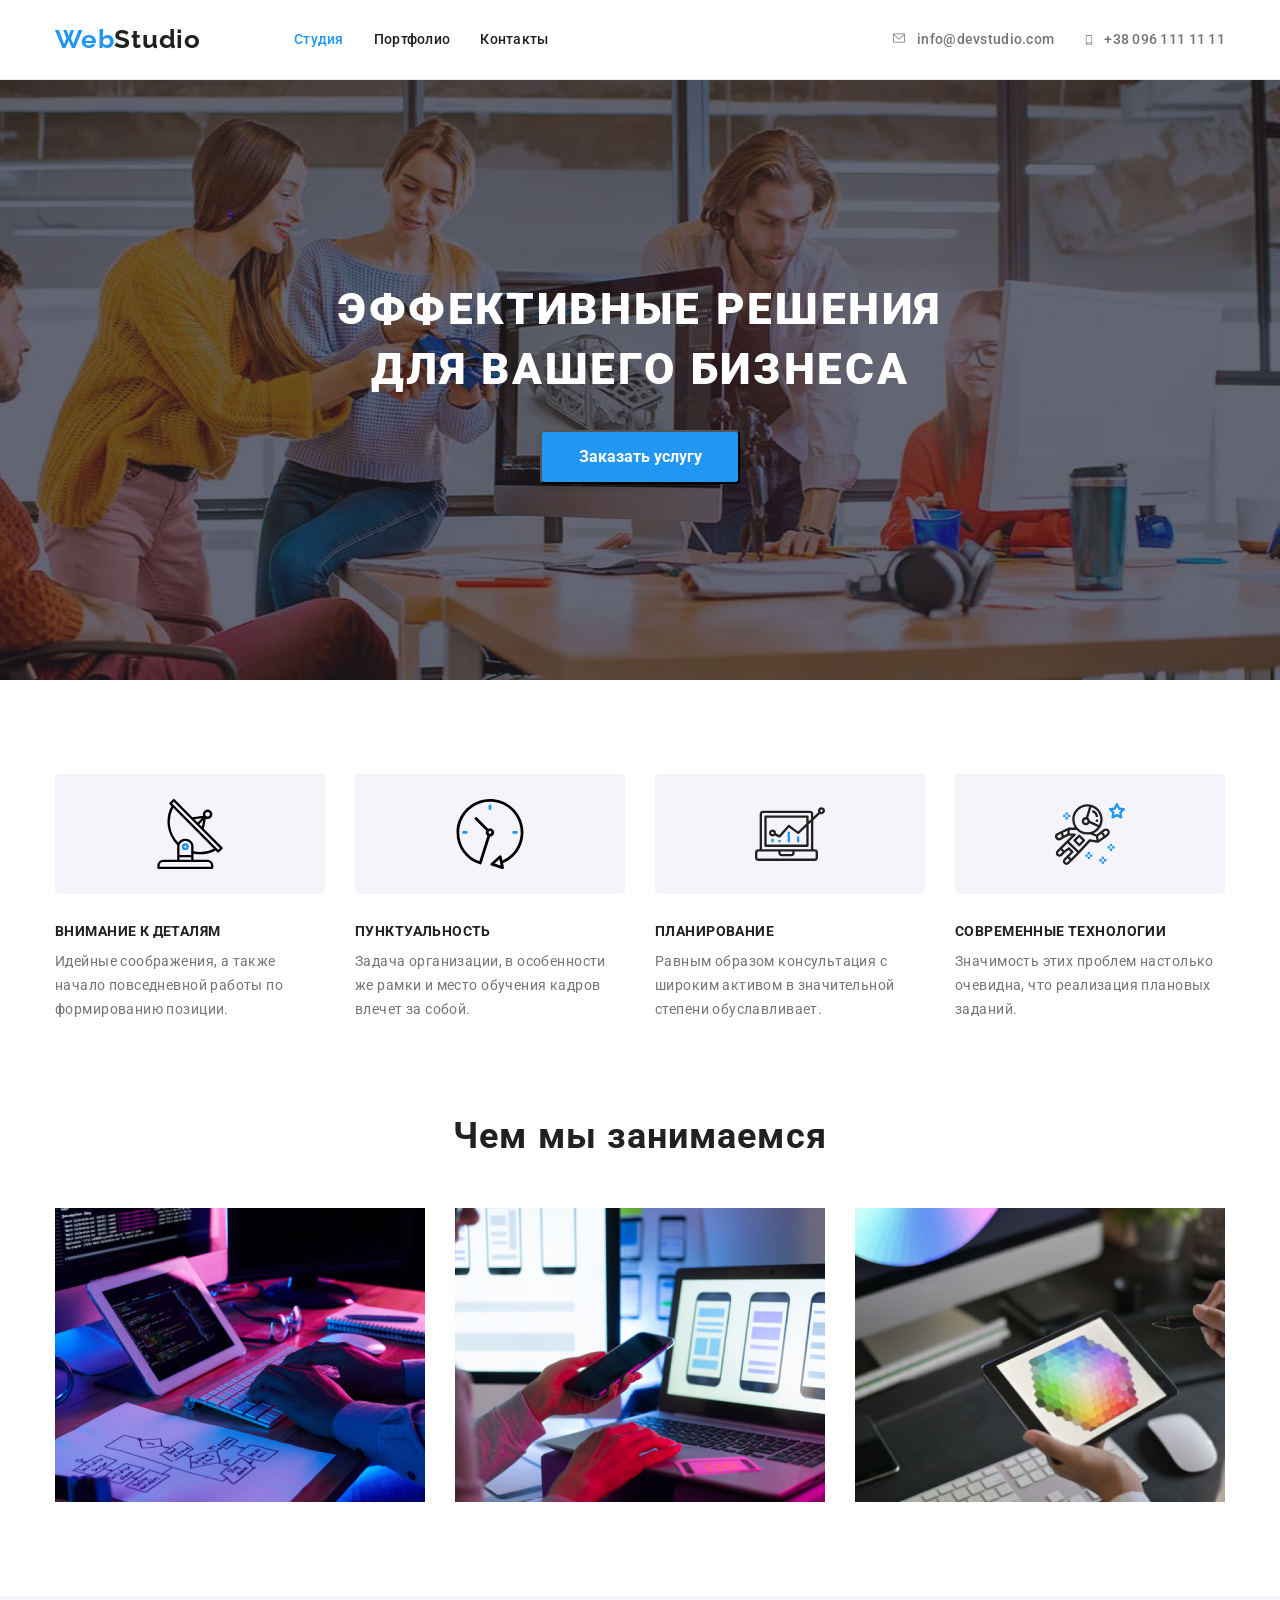
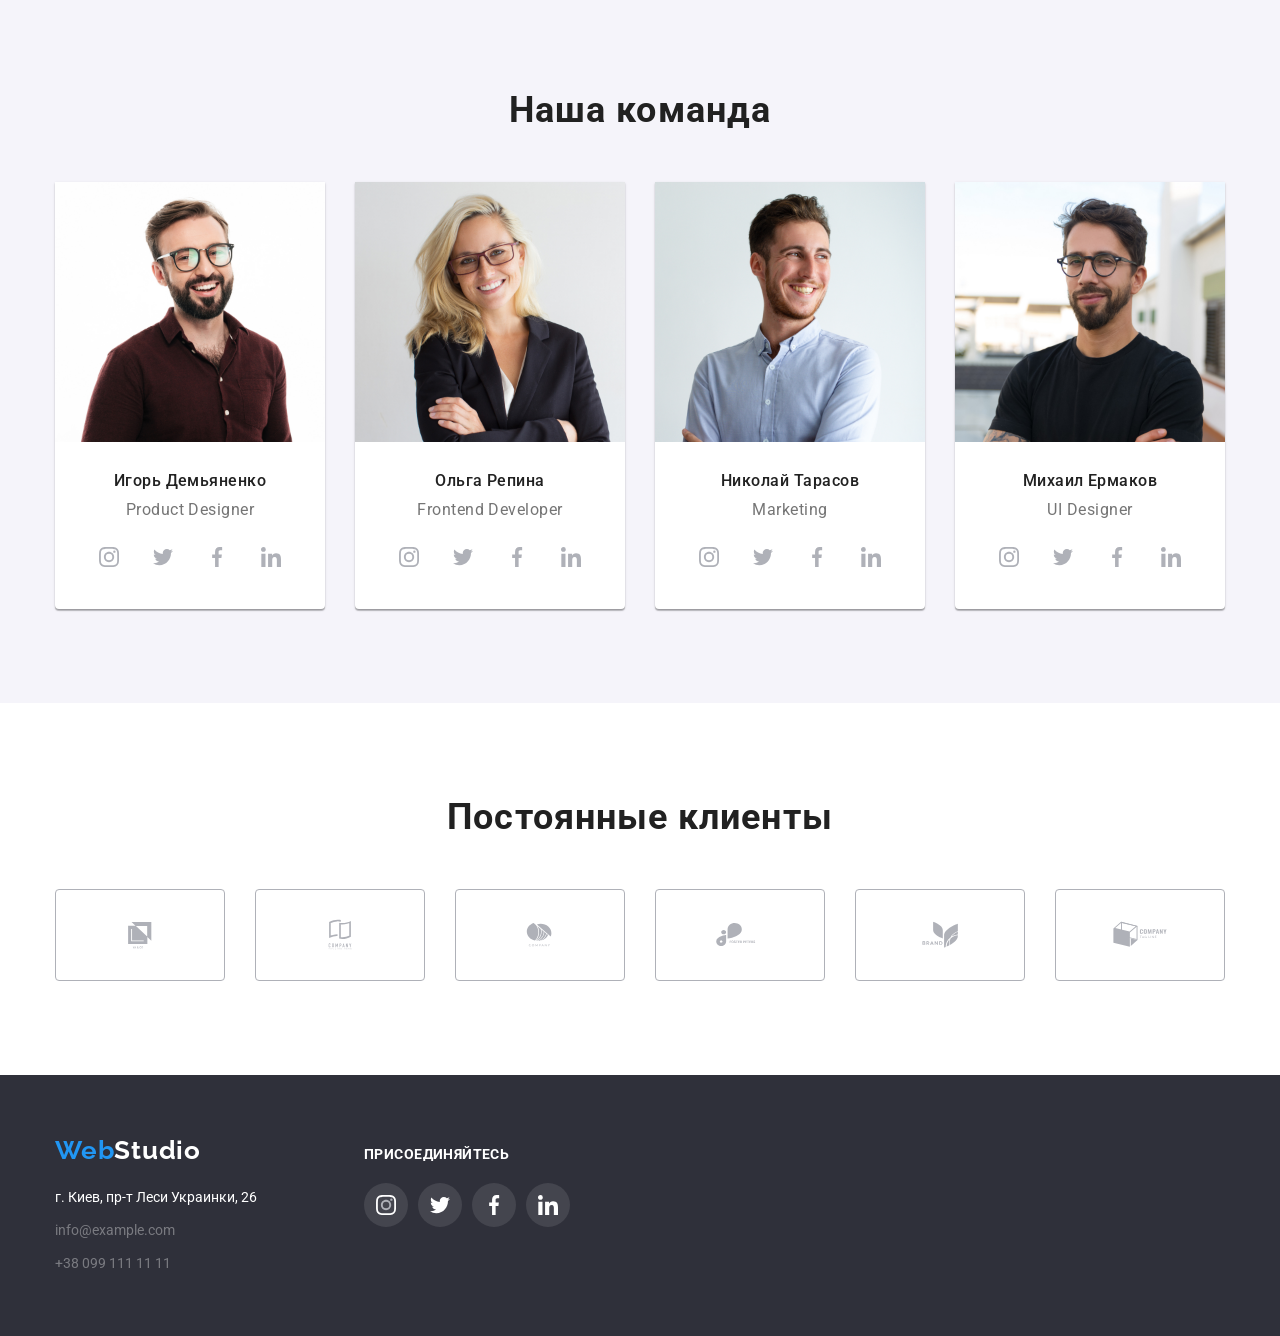
==== index.html @ 11249710 "Modal not finish" ====
<!DOCTYPE html>
<html lang="en">
  <head>
    <meta charset="UTF-8" />
    <meta http-equiv="X-UA-Compatible" content="IE=edge" />
    <meta name="viewport" content="width=device-width, initial-scale=1.0" />
    <link rel="preconnect" href="https://fonts.googleapis.com" />
    <link rel="preconnect" href="https://fonts.gstatic.com" crossorigin />
    <link
      href="https://fonts.googleapis.com/css2?family=Raleway:wght@700&family=Roboto:wght@400;500;700;900&display=swap"
      rel="stylesheet"/>
      <link rel="stylesheet" href="https://cdnjs.cloudflare.com/ajax/libs/modern-normalize/1.1.0/modern-normalize.min.css" integrity="sha512-wpPYUAdjBVSE4KJnH1VR1HeZfpl1ub8YT/NKx4PuQ5NmX2tKuGu6U/JRp5y+Y8XG2tV+wKQpNHVUX03MfMFn9Q==" crossorigin="anonymous" referrerpolicy="no-referrer" />
    <link rel="stylesheet" href="./css/styles.css" />
    <title>Studio</title>
  </head>
  <body>
    <!----------------------Шапка------------------------->

    <header class="page-header">
  <div class="container container-header">
      <nav class="navigation">
        <a href="" class="logo">Web<span class="logo-black">Studio</span></a>
        <ul class="nav-list list">
          <li class="item"><a href="index.html" class="link current">Студия</a></li>
          <li class="item"><a href="portfolio.html" class="link">Портфолио</a></li>
          <li class="item"><a href="" class="link">Контакты</a></li>
        </ul>
      </nav>
      <ul class="contact-list list">
        <li class="contact-item item">
          <a href="mailto:info@devstudio.com" class="list">
            <svg class="icon-mail">
              <use href="./images/symbol-defs.svg#icon-mail"></use>
            </svg>info@devstudio.com</a>
        </li>
        <li class="contact-item item">
          <a href="tel:+380961111111" class="list">
            <svg class="icon-phone">
              <use href="./images/symbol-defs.svg#icon-smartphone"></use>
            </svg>+38 096 111 11 11</a></li>
      </ul>
      </div>
    </header>

    <!--Body  -------------------  Hero-->
    <main>
      <section class="hero-page">
        <h1 class="hero-main">ЭФФЕКТИВНЫЕ РЕШЕНИЯ<br>ДЛЯ ВАШЕГО БИЗНЕСА</h1>
        <button data-modal-open type="button" class="hero-button">Заказать услугу</button>
      </section>

      <!--2 Body----------SECTION---------------->
      <section class="feature-section">
      <div class="container">
        <h2 class="visually-hidden" >Особенности</h2>
        <ul class="list specific-list">
          <li class="item">
            <div class="icon-proj">
              <svg class="feature-icon">
                <use href="./images/symbol-defs.svg#icon-antenna"></use>
              </svg>
            </div>
            <h3 class="title">Внимание к деталям</h3>
            <p class="text">
              Идейные соображения, а также начало повседневной работы по
              формированию позиции.
            </p>
          </li>
          <li class="item">
            <div class="icon-proj">
             <svg class="feature-icon">
               <use href="./images/symbol-defs.svg#icon-clock"></use>
             </svg>
            </div>
            <h3 class="title">Пунктуальность</h3>
            <p class="text">
              Задача организации, в особенности же рамки и место обучения кадров
              влечет за собой.
            </p>
          </li>
          <li class="item">
            <div class="icon-proj">
              <svg class="feature-icon">
                <use href="./images/symbol-defs.svg#icon-diagram"></use>
              </svg>
            </div>
            <h3 class="title">Планирование</h3>
            <p class="text">
              Равным образом консультация с широким активом в значительной
              степени обуславливает.
            </p>
          </li>
          <li class="item">
            <div class="icon-proj">
              <svg class="feature-icon">
               <use href="./images/symbol-defs.svg#icon-astronaut"></use>
               </svg>
            </div>
            <h3 class="title">Современные технологии</h3>
            <p class="text">Значимость этих проблем настолько очевидна, что реализация
              плановых заданий.
            </p>
          </li>
        </ul>
        </div>
      </section>

      <!--What we do -->
      <section class="project section">
        <div class="container">
        <h2 class="section-title">Чем мы занимаемся</h2>
        <ul class="list">
          <li class="item">
            <img src="./images/img.jpg" alt="Людина пише код" width="370" />
          </li>
          <li class="item">
            <img src="./images/img1.jpg" alt="Людина створює додаток" width="370"/>
          </li>
          <li>
            <img src="./images/img2.jpg" alt="Людина підбирає колір" width="370"/>
          </li class="item">
        </ul>
        </div>
      </section>

      <!---------------------------------------Our team ------------------------------------->
      <section class="team section">
        <div class="container">
        <h2 class="section-title">Наша команда</h2>
        <ul class="list">
          <li class="team-item">
            <img class="team-pictures" src="./images/img3.jpg" alt="Фото працівника" width="270" />
            <div class="workers">
            <h3 class="team-name">Игорь Демьяненко</h3>
            <p class="work-position">Product Designer</p>
            <ul class="workers-soc-list list">
              <li class="workers-soc-item">
                <a href="" class="workers-soc-page">
                <svg class="workers-soc-icon" width="20px" height="20px">
                  <use href="./images/symbol-defs.svg#icon-instagram"></use>
                </svg>
                </a>
              </li>
              <li class="workers-soc-item">
                <a href="" class="workers-soc-page">
                <svg class="workers-soc-icon" width="20px" height="20px">
                  <use href="./images/symbol-defs.svg#icon-twitter"></use>
                </svg>
                </a>
              </li>
              <li class="workers-soc-item">
                <a href="" class="workers-soc-page">
                <svg class="workers-soc-icon" width="20px" height="20px">
                  <use href="./images/symbol-defs.svg#icon-facebook"></use>
                </svg>
                </a>
              </li>
              <li class="workers-soc-item">
                <a href="" class="workers-soc-page ">
                <svg class="workers-soc-icon" width="20px" height="20px">
                  <use href="./images/symbol-defs.svg#icon-linkedin"></use>
                </svg>
                </a>
              </li>
            </ul>
            </div>
          </li>
          <li class="team-item"> 
            <img class="team-pictures" src="./images/img4.jpg" alt="Фото працівника" width="270" />
             <div class="workers">
            <h3 class="team-name">Ольга Репина</h3>
            <p class="work-position">Frontend Developer</p> 
            <ul class="workers-soc-list list">
              <li class="workers-soc-item">
                <a href="" class="workers-soc-page">
                  <svg class="workers-soc-icon" width="20px" height="20px">
                  <use href="./images/symbol-defs.svg#icon-instagram"></use>
                </svg>
                </a>
              </li>
             <li class="workers-soc-item">
                <a href="" class="workers-soc-page">
                <svg class="workers-soc-icon" width="20px" height="20px">
                  <use href="./images/symbol-defs.svg#icon-twitter"></use>
                </svg>
                </a>
              </li>
              <li class="workers-soc-item">
                <a href="" class="workers-soc-page">
                <svg class="workers-soc-icon" width="20px" height="20px">
                  <use href="./images/symbol-defs.svg#icon-facebook"></use>
                </svg>
                </a>
              </li>
               <li class="workers-soc-item">
                <a href="" class="workers-soc-page ">
                <svg class="workers-soc-icon" width="20px" height="20px">
                  <use href="./images/symbol-defs.svg#icon-linkedin"></use>
                </svg>
                </a>
              </li>
            </ul>
            </div>
          </li>
          <li class="team-item">
            <img class="team-pictures" src="./images/img5.jpg" alt="Фото працівника" width="270" />
            <div class="workers">
            <h3 class="team-name">Николай Тарасов</h3>
            <p class="work-position">Marketing</p>
            <ul class="workers-soc-list list">
              <li class="workers-soc-item">
                <a href="" class="workers-soc-page">
                  <svg class="workers-soc-icon" width="20px" height="20px">
                  <use href="./images/symbol-defs.svg#icon-instagram"></use>
                </svg>
                </a>
              </li>
              <li class="workers-soc-item">
                <a href="" class="workers-soc-page">
                <svg class="workers-soc-icon" width="20px" height="20px">
                  <use href="./images/symbol-defs.svg#icon-twitter"></use>
                </svg>
                </a>
              </li>
              <li class="workers-soc-item">
                <a href="" class="workers-soc-page">
                <svg class="workers-soc-icon" width="20px" height="20px">
                  <use href="./images/symbol-defs.svg#icon-facebook"></use>
                </svg>
                </a>
              </li>
              <li class="workers-soc-item">
                <a href="" class="workers-soc-page ">
                <svg class="workers-soc-icon" width="20px" height="20px">
                  <use href="./images/symbol-defs.svg#icon-linkedin"></use>
                </svg>
                </a>
              </li>
            </ul>
            </div>
          </li>
          <li class="team-item">
            <img class="team-pictures" src="./images/img6.jpg" alt="Фото працівника" width="270" />
          <div class="workers">         
            <h3 class="team-name">Михаил Ермаков</h3>
            <p class="work-position">UI Designer</p>
            <ul class="workers-soc-list list">
              <li class="workers-soc-item">
                <a href="" class="workers-soc-page">
                  <svg class="workers-soc-icon" width="20px" height="20px">
                  <use href="./images/symbol-defs.svg#icon-instagram"></use>
                </svg>
                </a>
              </li>
              <li class="workers-soc-item">
                <a href="" class="workers-soc-page">
                <svg class="workers-soc-icon" width="20px" height="20px">
                  <use href="./images/symbol-defs.svg#icon-twitter"></use>
                </svg>
                </a>
              </li>
              <li class="workers-soc-item">
                <a href="" class="workers-soc-page">
                <svg class="workers-soc-icon" width="20px" height="20px">
                  <use href="./images/symbol-defs.svg#icon-facebook"></use>
                </svg>
                </a>
              </li>
              <li class="workers-soc-item">
                <a href="" class="workers-soc-page ">
                <svg class="workers-soc-icon" width="20px" height="20px">
                  <use href="./images/symbol-defs.svg#icon-linkedin"></use>
                </svg>
                </a>
              </li>
            </ul>
            </div> 
      </section>
          <section class="our-customers section">
     <div class="container">
     <h2 class="clients-title">Постоянные клиенты</h2>
     <ul class="clients-list list">
       <li class="clients-stuff">
         <a href="" class="clients-link">
           <svg class="clients-icon">
             <use href="./images/symbol-defs.svg#icon-logo1"></use>
           </svg>
         </a>
       </li>
       <li class="clients-stuff">
         <a href="" class="clients-link">
           <svg class="clients-icon">
             <use href="./images/symbol-defs.svg#icon-logo2"></use>
           </svg>
         </a>
       </li>
       <li class="clients-stuff">
         <a href="" class="clients-link">
           <svg class="clients-icon">
             <use href="./images/symbol-defs.svg#icon-logo3"></use>
           </svg>
         </a>
       </li>
       <li class="clients-stuff">
         <a href="" class="clients-link">
           <svg class="clients-icon">
             <use href="./images/symbol-defs.svg#icon-logo4"></use>
           </svg>
         </a>
       </li>
       <li class="clients-stuff">
         <a href="" class="clients-link">
           <svg class="clients-icon">
             <use href="./images/symbol-defs.svg#icon-logo5"></use>
           </svg>
         </a>
       </li>
       <li class="clients-stuff">
         <a href="" class="clients-link">
           <svg class="clients-icon">
             <use href="./images/symbol-defs.svg#icon-logo6"></use>
           </svg>
         </a>
       </li>
     </ul>
     </div>
    </section>
    </main>
    <!--Address and phone number-->
    <footer class="footer-section">
      <div class="container footer-container">
        <div class="footer-con">
      <a href="/index.html" class="logo">Web<span class="logo-white">Studio</span></a>
        <address class="footer-address">
          <p>г. Киев, пр-т Леси Украинки, 26</p>
          <a class="footer-address-link link-color-change" href="mailto:info@example.com"
            >info@example.com</a
          >
          <a class="footer-address-link link-color-change" href="tel:380991111111"
            >+38 099 111 11 11</a
          >
        </address>
      </div>
      <div class="footer-socials">
        <h3 class="footer-socials-title">ПРИСОЕДИНЯЙТЕСЬ</h3>
        <ul class="footer-soc-list list">
          <li class="footer-socials-item">
          <a href="" class="footer-socials-link">
           <svg class="footer-socials-icon" width="20px" height="20px" >
             <use href="./images/symbol-defs.svg#icon-instagram"></use>
           </svg>
           </a>
          </li>
          <li class="footer-socials-item">
          <a href="" class="footer-socials-link">
           <svg class="footer-socials-icon" width="20px" height="20px">
             <use href="./images/symbol-defs.svg#icon-twitter"></use>
           </svg>
           </a>
          </li>
          <li class="footer-socials-item">
          <a href="" class="footer-socials-link">
           <svg class="footer-socials-icon" width="20px" height="20px">
             <use href="./images/symbol-defs.svg#icon-facebook"></use>
           </svg>
           </a>
          </li>
          <li class="footer-socials-item">
          <a href="" class="footer-socials-link">
           <svg class="footer-socials-icon" width="20px" height="20px">
             <use href="./images/symbol-defs.svg#icon-linkedin"></use>
           </svg>
           </a>
          </li>
        </ul>
        </div>
      </div>
    </footer>

    <!-----------------------Модальне вікно----------------------->
  <div class="backdrop is-hidden" data-modal>
    <div class="modal">
      <button data-modal-close type="button" class="modal-close-icon">
       <svg class="close-icon" width="11px" height="11px">
         <use href="./images/symbol-defs.svg#icon-close"></use>
       </svg>
      </button>
    </div>
  </div>
    <script src="./js/modal.js"></script>
  </body>
</html>
---- css/styles.css ----
/* колір основного тексту #212121 */
/* другорядний колір #757575 */
/* вторинний колір rgba(255, 255, 255, 0.6); */
/* білий #FFFFFF */
/* акцент #2196F3 */
/* фон кнопки #188CE8 */
/* основний фон #FFFFFF */
/* хедер фон #FFFFFF */
/* футер фон #2F303A */

:root {
  --main-text-color: #212121;
  --secondary-text-color: #757575;
  --primary-white-color: #ffffff;
  --main-page-background-color: #ffffff;
  --secondary-background-color: #2f303a;
  --accent-color: #2196f3;
  --second-button-color: #188ce8;
  --contact-info-color: rgba(255, 255, 255, 0.6);
  --third-button-color: #f5f4fa;
  --border-color: #eeeeee;
  --bg-icon-color: #f5f4fa;
  --soc-icon-color: #afb1b8;
  --footer-icon-color: rgba(255, 255, 255, 0.1);
  --timing-function: cubic-bezier(0.4, 0, 0.2, 1);
}

/*-------Скриває заголовки----------  */

.visually-hidden {
  position: absolute;
  white-space: nowrap;
  width: 1px;
  height: 1px;
  overflow: hidden;
  border: 0;
  padding: 0;
  clip: rect(0 0 0 0);
  clip-path: inset(50%);
  margin: -1px;
}

body {
  background-color: var(--main-page-background-color);
  font-family: Roboto, sans-serif;
  color: var(--main-text-color);
}

/* Cкидання стилів за селектором */

h1,
h2,
h3,
h4,
h5,
h6 {
  margin: 0;
  padding: 0;
}

p {
  margin: 0;
  padding: 0;
}

.list {
  margin: 0;
  padding: 0;
  list-style: none;
}

.img {
  display: block;
}

.section {
  padding-top: 94px;
  padding-bottom: 94px;
}

.container {
  margin-left: auto;
  margin-right: auto;
  padding-left: 15px;
  padding-right: 15px;
  width: 1200px;
}

/* Скриває крапки */
/* .list{
  list-style; none;} */

/* ---------------------Page Header------------------ */

.page-header {
  border-bottom: 1px solid #ececec;
}

.container-header {
  display: flex;
  align-items: center;
}

.navigation {
  display: flex;
  align-items: center;
}

.page-header .contact-list {
  display: flex;
  margin-left: auto;
}

/* --------------------------Logo-------------------------- */

.logo {
  margin-right: 93px;
}

.logo {
  color: var(--accent-color);

  font-family: Raleway, sans-serif;
  font-style: normal;
  font-weight: 700;
  font-size: 26px;
  line-height: 1.19;
  text-decoration: none;
  letter-spacing: 0.03em;
}

.logo-black {
  color: var(--main-text-color);
}

/* --------------------------Nav-------------------------- */

.nav-list .item .link {
  display: block;
  padding-top: 32px;
  padding-bottom: 32px;
}

.nav-list .link {
  color: var(--main-text-color);
  text-decoration: none;

  font-style: normal;
  font-weight: 500;
  font-size: 14px;
  line-height: 1.1;
  letter-spacing: 0.02em;
}
.nav-list .active {
  color: var(--accent-color);
  text-decoration: none;
}
.nav-list .link:hover,
.nav-list .link:focus {
  color: var(--accent-color);
}
.nav-list .link.current {
  color: var(--accent-color);
}
/* --------------------------Contact-------------------------- */

.contact-list .list {
  display: flex;
  margin-left: auto;
}

/* -----------------------Icons------------------------- */

.contact-item .icon-mail {
  fill: currentColor;
  margin-right: 10px;
  width: 16px;
  height: 12px;
  display: flex;
  justify-content: center;
  text-align: center;
}

.icon-mail:hover,
.icon-mail:focus {
  fill: var(--accent-color);
}

.contact-item .icon-phone {
  margin-right: 10px;
  width: 10px;
  height: 16px;
  fill: currentColor;
}

.contact-list .item .contact-item + .item .contact-item {
  margin-left: 50px;
}

.contact-list .list {
  color: var(--secondary-text-color);
  text-decoration: none;

  font-style: normal;
  font-weight: 500;
  font-size: 14px;
  line-height: 1.1;
  letter-spacing: 0.02em;
}
.contact-list .list:hover,
.contact-list .list:focus {
  color: var(--accent-color);
}

/* --------------------------Hero-------------------------- */

.hero-page {
  max-width: 1600px;
  height: 600px;
  margin-left: auto;
  margin-right: auto;
  text-align: center;
  padding-top: 200px;
  padding-bottom: 200px;

  background-image: linear-gradient(
      to right,
      rgba(47, 48, 58, 0.4),
      rgba(47, 48, 58, 0.4)
    ),
    url(../images/head-bg.jpg);
  background-repeat: no-repeat;
  background-size: cover;
  background-position: center;
}

.hero-main {
  font-weight: 900;
  font-size: 44px;
  line-height: 1.36;
  text-align: center;
  letter-spacing: 0.06em;
  text-transform: uppercase;
  margin-bottom: 30px;
  color: var(--primary-white-color);
}

/* --------------------------Button-------------------------- */

.hero-button {
  display: inline-block;
  padding: 10px 32px;
  min-width: 200px;
  background-color: var(--accent-color);
  text-align: center;

  box-shadow: 0px 4px 4px rgba(0, 0, 0, 0.15);
  border-radius: 4px;
}

.hero-button {
  color: var(--primary-white-color);
  font-family: inherit;
  font-weight: 700;
  font-size: 16px;
  line-height: 1.86;

  cursor: pointer;
}

.hero-button:hover,
.hero-button:focus {
  background-color: var(--second-button-color);
  color: var(--primary-white-color);
}

/* ---------------Посилання нижче хедера  svg---------------- */

.icon-proj {
  display: flex;
  justify-content: center;
  align-items: center;
  width: 270px;
  height: 120px;
  background-color: var(--bg-icon-color);
  margin-bottom: 30px;
  border-radius: 4px;
}

.feature-icon {
  width: 70px;
  height: 70px;
}

/* --------------------------Section-------------------------- */

.feature-section {
  padding-top: 94px;
}

.specific-list {
  display: flex;
}

.specific-list .item:not(:last-child) {
  margin-right: 30px;
}

.specific-list .item {
  flex-basis: 270px;
}

.title {
  margin-bottom: 10px;
  font-weight: 700;
  font-size: 14px;
  line-height: 1.14;
  letter-spacing: 0.03em;
  text-transform: uppercase;
}

/* --------------------------Параграфи-------------------------- */
.text {
  color: var(--secondary-text-color);
  font-weight: 400;
  font-size: 14px;
  line-height: 1.71;
  letter-spacing: 0.03em;
}

.section-title {
  color: var(--main-text-color);
  font-weight: 700;
  font-size: 36px;
  line-height: 1.16;
  text-align: center;
  letter-spacing: 0.03em;
}

/*------------------------- Our Works or what we do-------- */

.section-title {
  margin-bottom: 50px;
}

.project img {
  display: block;
}

.list {
  display: flex;
}

.item:not(:last-child) {
  margin-right: 30px;
}

.project-section .img {
  display: block;
}
/* --------------------------Команда-------------------------- */

.workers {
  padding-top: 30px;
  padding-bottom: 30px;
}

.team .list {
  display: flex;
  text-align: center;
}

.team-item {
  /* background-color: var(--main-page-background-color);  запасний варіант */
  background: var(--primary-white-color);
  box-shadow: 0px 1px 3px rgba(0, 0, 0, 0.12), 0px 1px 1px rgba(0, 0, 0, 0.14),
    0px 2px 1px rgba(0, 0, 0, 0.2);
  border-radius: 0px 0px 4px 4px;
}

.team-item:not(:last-child) {
  margin-right: 30px;
}

.team {
  background-color: var(--third-button-color);
}

.team-name {
  color: var(--main-text-color);
  font-weight: 500;
  font-size: 16px;
  line-height: 1.18;
  letter-spacing: 0.03em;
}

.team-name {
  margin-bottom: 10px;
}

.work-position {
  color: var(--secondary-text-color);
  font-weight: 400;
  font-size: 16px;
  line-height: 1.18;
  letter-spacing: 0.03em;
}

.team img {
  display: block;
}

/* -----------------------Icons----------------------- */

.workers-soc-list {
  display: flex;
  justify-content: center;
  margin-top: 16px;
}

.workers-soc-item:not(:last-child) {
  margin-right: 10px;
}

.workers-soc-page {
  width: 44px;
  height: 44px;
  background-color: var(--primary-white-color);
  border-radius: 50%;
  display: flex;
  justify-content: center;
  align-items: center;
}

.workers-soc-page:hover,
.workers-soc-page:focus {
  background-color: var(--accent-color);
}

.workers-soc-icon {
  fill: var(--soc-icon-color);
}

.workers-soc-page:hover .workers-soc-icon,
.workers-soc-page:focus .workers-soc-icon {
  fill: var(--primary-white-color);
}

/* ------------------Постійні клієнти------------------- */

.clients-title {
  font-weight: 700;
  font-size: 36px;
  line-height: 1.16;
  text-align: center;
  letter-spacing: 0.03em;
  margin-bottom: 50px;
}

.clients-link {
  display: flex;
  justify-content: center;
  align-items: center;
  width: 170px;
  height: 92px;
  border: 1px solid #afb1b8;
  border-radius: 4px;
}

.clients-list {
  display: flex;
  justify-content: center;
}

.clients-stuff:not(:last-child) {
  margin-right: 30px;
}

.clients-icon {
  width: 106px;
  height: 60px;
  fill: var(--soc-icon-color);
}

.clients-link:hover,
.clients-link:focus {
  border-color: var(--accent-color);
}

.clients-link:hover .clients-icon,
.clients-link:focus .clients-icon {
  fill: var(--accent-color);
}

/* --------------------------Footer-------------------------- */

.footer-section {
  padding: 60px 0;
  background-color: var(--secondary-background-color);
}

.logo {
  display: inline-block;
}

.logo-white {
  color: var(--primary-white-color);
}

.footer-address {
  display: flex;
  flex-direction: column;
  margin-top: 20px;

  color: var(--primary-white-color);
  font-style: normal;
  font-size: 14px;
  line-height: 1.71;
}
.footer-address-link {
  display: inline-block;

  color: var(--contact-info-color);
  opacity: 60%;
  text-decoration: none;
}
.footer-address-link:not(:last-child),
.footer-address p {
  margin-bottom: 9px;
}

/* ----------------------------ПРИСОЕДИНЯЙТЕСЬ ICONS-------------------------- */

.footer-container {
  display: flex;
  align-items: baseline;
}

.footer-socials-title {
  font-size: 14px;
  line-height: 1.14;
  letter-spacing: 0.03em;
  text-transform: uppercase;
  color: var(--primary-white-color);

  margin-bottom: 20px;
}

.footer-socials {
  margin-left: 70px;
}

.footer-socials-list {
  display: flex;
}

.footer-socials-item:not(:last-child) {
  margin-right: 10px;
}

.footer-socials-link {
  width: 44px;
  height: 44px;
  background-color: var(--footer-icon-color);
  border-radius: 50%;
  display: flex;
  justify-content: center;
  align-items: center;
}

.footer-socials-icon {
  display: flex;
  justify-content: center;
  text-align: center;
  fill: var(--primary-white-color);
}

.footer-socials-link:hover,
.footer-socials-link:focus {
  background-color: var(--accent-color);
}

/* --------------------------Portfolio------------Кнопки-------------- */

.portfolio-section {
  padding-top: 94px;
  padding-bottom: 94px;
}

.list-btn {
  display: flex;
  justify-content: center;
  margin-bottom: 50px;
}

.list-btn .item:not(:last-child) {
  margin-right: 8px;
}

.list-btn .button-main {
  padding: 6px 22px;
  border: none;
  border-radius: 4px;
}

.button-main {
  color: var(--main-text-color);
  background-color: var(--third-button-color);
  font-family: inherit;
  font-style: normal;
  font-weight: 500;
  font-size: 16px;
  line-height: 1.62;
  cursor: pointer;
}

.button-main:hover,
.button-main:focus {
  color: var(--primary-white-color);
  background-color: var(--accent-color);
  box-shadow: 0px 3px 1px rgba(0, 0, 0, 0.1), 0px 1px 2px rgba(0, 0, 0, 0.08),
    0px 2px 2px rgba(0, 0, 0, 0.12);
}

.example-us {
  display: flex;
  flex-wrap: wrap;
}

.item .example-link:hover,
.item .example-link:focus {
  box-shadow: 0px 1px 1px rgba(0, 0, 0, 0.12), 0px 4px 4px rgba(0, 0, 0, 0.06),
    1px 4px 6px rgba(0, 0, 0, 0.16);
}

.example-us img {
  display: block;
}

.example-us .item {
  flex-basis: 370px;
  margin-right: 30px;
  margin-bottom: 30px;
}

.example-link {
  display: block;
  text-decoration: none;
  color: var(--secondary-text-color);
}

.example-us .item:nth-child(3n) {
  margin-right: 0;
}

.example-us .item:nth-last-child(-n + 3) {
  margin-bottom: 0;
}

.example-us .preview {
  padding-top: 20px;
  padding-bottom: 20px;
  padding-right: 24px;
  padding-left: 24px;

  border: 1px solid var(--border-color);
  border-top: transparent;
}

/* --------------------Title------------------ */

.example-us .example-title {
  margin-bottom: 4px;
  color: var(--main-text-color);
  font-style: normal;
  font-weight: 700;
  font-size: 18px;
  line-height: 2;
}

/* -----------------------Specialist-------------------- */

.example-us .example-specialist .list {
  color: var(--secondary-text-color);
  font-weight: 400;
  font-size: 16px;
  line-height: 1.87;
}

.backdrop {
  position: fixed;
  top: 0;
  left: 0;

  opacity: 1;
  width: 100%;
  height: 100%;
  background-color: rgba(0, 0, 0, 0.2);
  transition: opacity 250ms var(--timing-function),
    visibility 250ms var(--timing-function);
}

.backdrop.is-hidden {
  opacity: 0;
  pointer-events: none;
  visibility: hidden;
}

.backdrop.is-hidden .modal {
  transform: scale(0.5) rotate(250deg);
}

.modal {
  position: absolute;
  top: 50%;
  left: 50%;
  transition: transorm 250ms var(--timing-function);
  transform: translate(-50%, -50%) scale(1);

  width: 528px;
  height: 581px;
  background-color: #ffffff;
  border-radius: 4px;
  box-shadow: 0px 1px 3px rgba(0, 0, 0, 0.12), 0px 1px 1px rgba(0, 0, 0, 0.14),
    0px 2px 1px rgba(0, 0, 0, 0.2);
}

.modal-close-icon {
  position: absolute;
  top: 8px;
  right: 8px;
  width: 30px;
  height: 30px;
  background: #ffffff;
  border: 1px solid rgba(0, 0, 0, 0.1);
  box-sizing: border-box;
  border-radius: 50px;
  cursor: pointer;
}
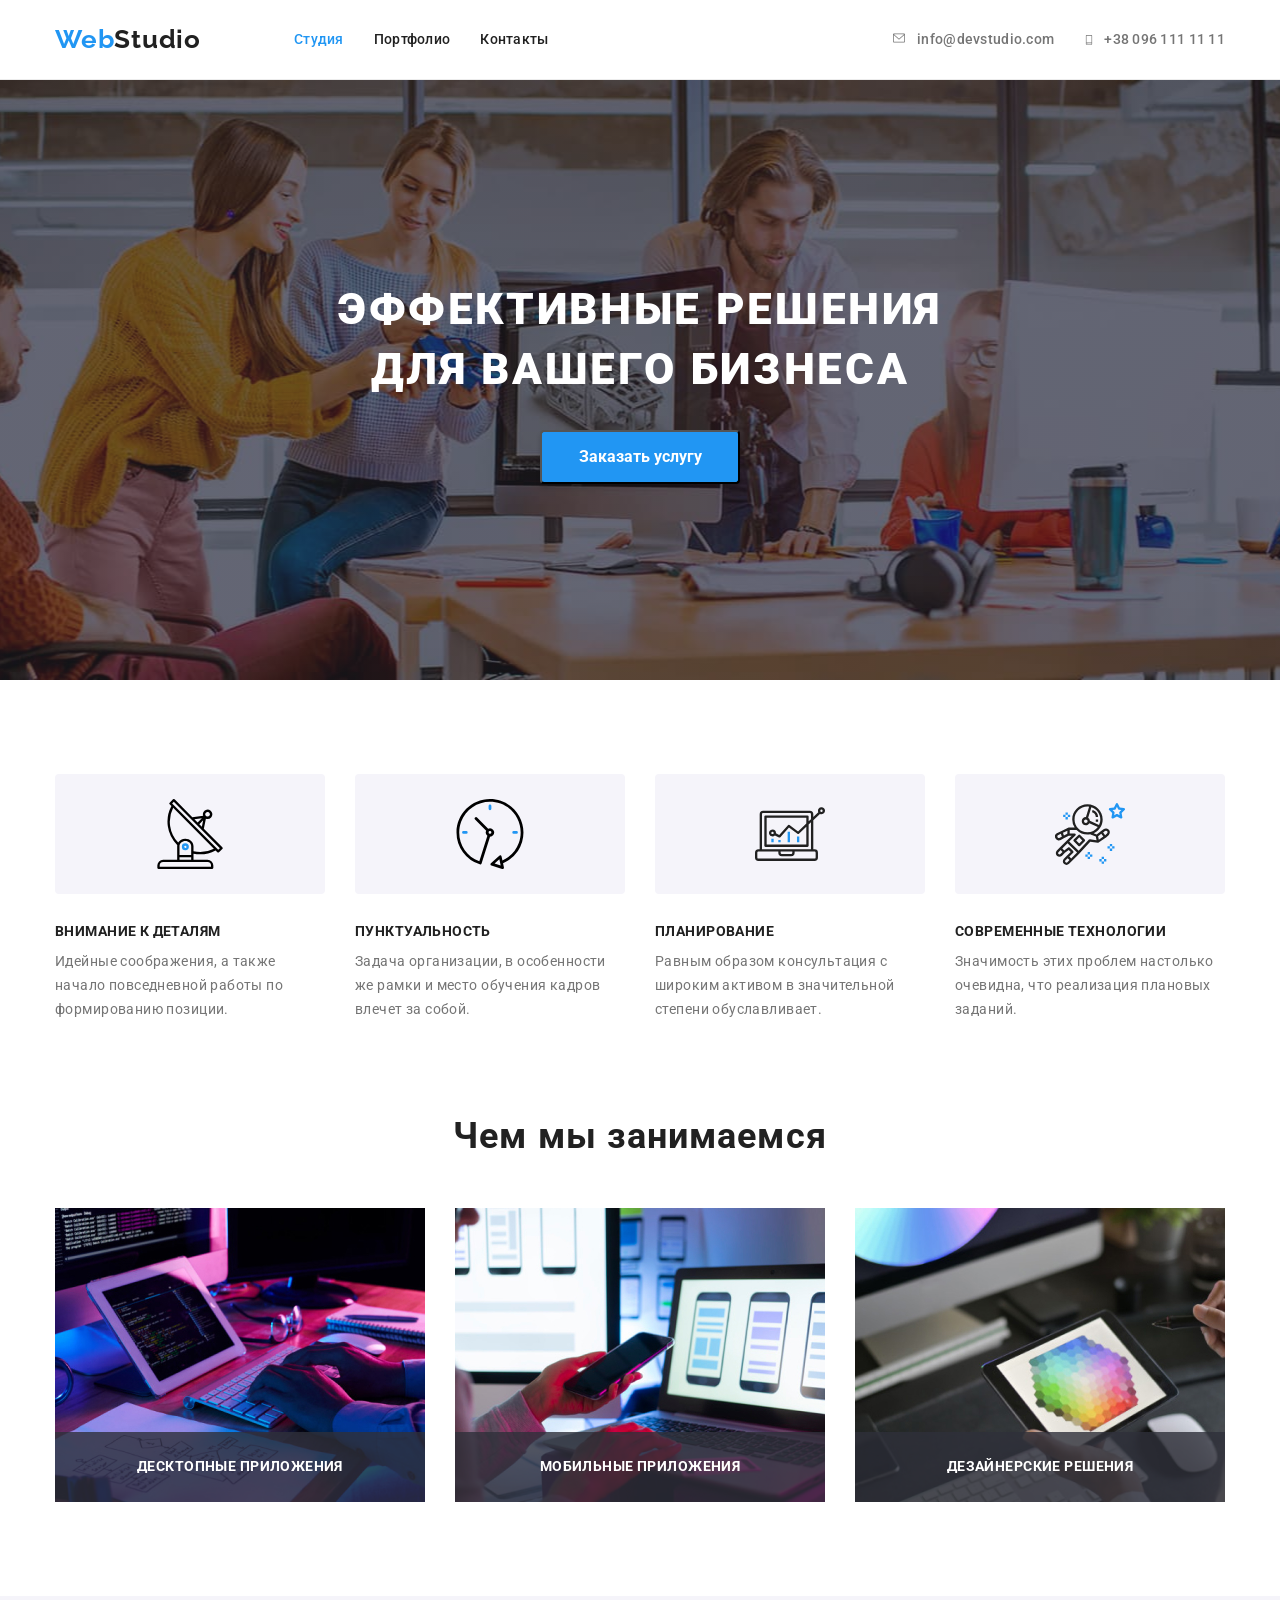
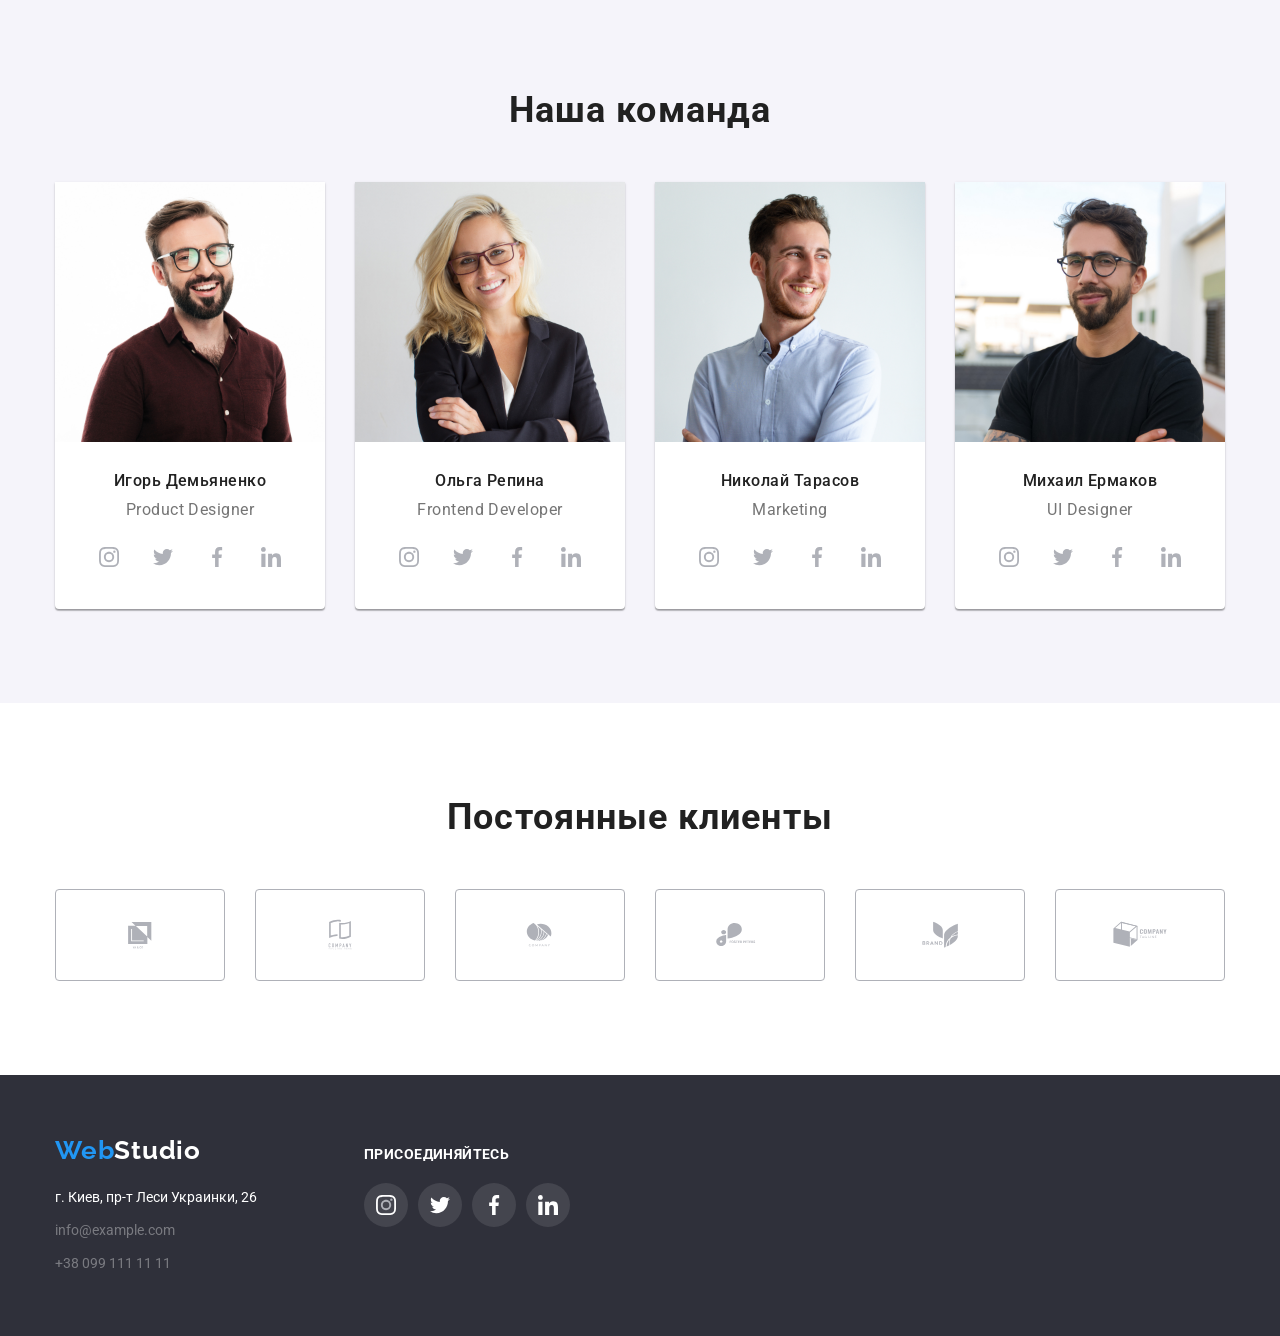
==== commit ac49f9f2: "need header line" ====
--- a/index.html
+++ b/index.html
@@ -111,14 +111,29 @@
         <h2 class="section-title">Чем мы занимаемся</h2>
         <ul class="list">
           <li class="item">
+            <div class="proj-style">
             <img src="./images/img.jpg" alt="Людина пише код" width="370" />
-          </li>
-          <li class="item">
+            <div class="proj-inform">
+              <p class="proj-inform-text">ДЕСКТОПНЫЕ ПРИЛОЖЕНИЯ</p>
+            </div>
+            </div>
+          </li>
+          <li class="item">
+            <div class="proj-style">
             <img src="./images/img1.jpg" alt="Людина створює додаток" width="370"/>
-          </li>
-          <li>
+            <div class="proj-inform">
+              <p class="proj-inform-text">МОБИЛЬНЫЕ ПРИЛОЖЕНИЯ</p>
+              </div>
+            </div>
+          </li>
+          <li class="item">
+            <div class="proj-style">
             <img src="./images/img2.jpg" alt="Людина підбирає колір" width="370"/>
-          </li class="item">
+            <div class="proj-inform">
+              <p class="proj-inform-text">ДЕЗАЙНЕРСКИЕ РЕШЕНИЯ</p>
+              </div>
+            </div>
+          </li>
         </ul>
         </div>
       </section>
@@ -381,7 +396,7 @@
   <div class="backdrop is-hidden" data-modal>
     <div class="modal">
       <button data-modal-close type="button" class="modal-close-icon">
-       <svg class="close-icon" width="11px" height="11px">
+       <svg class="close-icon">
          <use href="./images/symbol-defs.svg#icon-close"></use>
        </svg>
       </button>
--- a/css/styles.css
+++ b/css/styles.css
@@ -150,6 +150,8 @@
   font-size: 14px;
   line-height: 1.1;
   letter-spacing: 0.02em;
+
+  transition: color 250ms var(--timing-function);
 }
 .nav-list .active {
   color: var(--accent-color);
@@ -179,6 +181,8 @@
   display: flex;
   justify-content: center;
   text-align: center;
+
+  transition: fill 250ms var(--timing-function);
 }
 
 .icon-mail:hover,
@@ -191,6 +195,8 @@
   width: 10px;
   height: 16px;
   fill: currentColor;
+
+  transition: fill 250ms var(--timing-function);
 }
 
 .contact-list .item .contact-item + .item .contact-item {
@@ -210,6 +216,8 @@
 .contact-list .list:hover,
 .contact-list .list:focus {
   color: var(--accent-color);
+
+  transition: color 250ms var(--timing-function);
 }
 
 /* --------------------------Hero-------------------------- */
@@ -358,6 +366,35 @@
 .project-section .img {
   display: block;
 }
+
+.project .proj-style {
+  position: relative;
+}
+
+/* ---------------------------------Надпис поверх картинки what we do----------------------- */
+
+.project .proj-inform {
+  position: absolute;
+  width: 100%;
+  height: 70px;
+  bottom: 0;
+
+  background-color: rgba(47, 48, 58, 0.8);
+  display: flex;
+  justify-content: center;
+  align-items: center;
+}
+
+.proj-inform-text {
+  font-weight: 700;
+  font-size: 14px;
+  line-height: 1.14;
+  text-align: center;
+  letter-spacing: 0.03em;
+
+  color: var(--primary-white-color);
+}
+
 /* --------------------------Команда-------------------------- */
 
 .workers {
@@ -430,6 +467,8 @@
   display: flex;
   justify-content: center;
   align-items: center;
+
+  transition: background-color 250ms var(--timing-function);
 }
 
 .workers-soc-page:hover,
@@ -439,6 +478,8 @@
 
 .workers-soc-icon {
   fill: var(--soc-icon-color);
+
+  transition: fill 250ms var(--timing-function);
 }
 
 .workers-soc-page:hover .workers-soc-icon,
@@ -465,6 +506,8 @@
   height: 92px;
   border: 1px solid #afb1b8;
   border-radius: 4px;
+
+  transition: border 250ms var(--timing-function);
 }
 
 .clients-list {
@@ -480,6 +523,8 @@
   width: 106px;
   height: 60px;
   fill: var(--soc-icon-color);
+
+  transition: fill 250ms var(--timing-function);
 }
 
 .clients-link:hover,
@@ -527,6 +572,13 @@
 .footer-address-link:not(:last-child),
 .footer-address p {
   margin-bottom: 9px;
+}
+
+.footer-address-link:hover,
+.footer-address-link:focus {
+  color: var(--primary-white-color);
+
+  transition: color 250ms var(--timing-function);
 }
 
 /* ----------------------------ПРИСОЕДИНЯЙТЕСЬ ICONS-------------------------- */
@@ -566,6 +618,8 @@
   display: flex;
   justify-content: center;
   align-items: center;
+
+  transition: background-color 250ms var(--timing-function);
 }
 
 .footer-socials-icon {
@@ -612,6 +666,9 @@
   font-size: 16px;
   line-height: 1.62;
   cursor: pointer;
+
+  transition: background-color 250ms var(--timing-function),
+    color 250ms var(--timing-function);
 }
 
 .button-main:hover,
@@ -647,6 +704,8 @@
   display: block;
   text-decoration: none;
   color: var(--secondary-text-color);
+
+  transition: box-shadow 250ms var(--timing-function);
 }
 
 .example-us .item:nth-child(3n) {
@@ -707,7 +766,8 @@
 }
 
 .backdrop.is-hidden .modal {
-  transform: scale(0.5) rotate(250deg);
+  transform: translate(-50%, -50%) scale(0.5);
+  opacity: 0;
 }
 
 .modal {
@@ -717,8 +777,8 @@
   transition: transorm 250ms var(--timing-function);
   transform: translate(-50%, -50%) scale(1);
 
-  width: 528px;
-  height: 581px;
+  min-width: 528px;
+  min-height: 581px;
   background-color: #ffffff;
   border-radius: 4px;
   box-shadow: 0px 1px 3px rgba(0, 0, 0, 0.12), 0px 1px 1px rgba(0, 0, 0, 0.14),
@@ -737,3 +797,8 @@
   border-radius: 50px;
   cursor: pointer;
 }
+
+.close-icon {
+  width: 100%;
+  height: 100%;
+}
